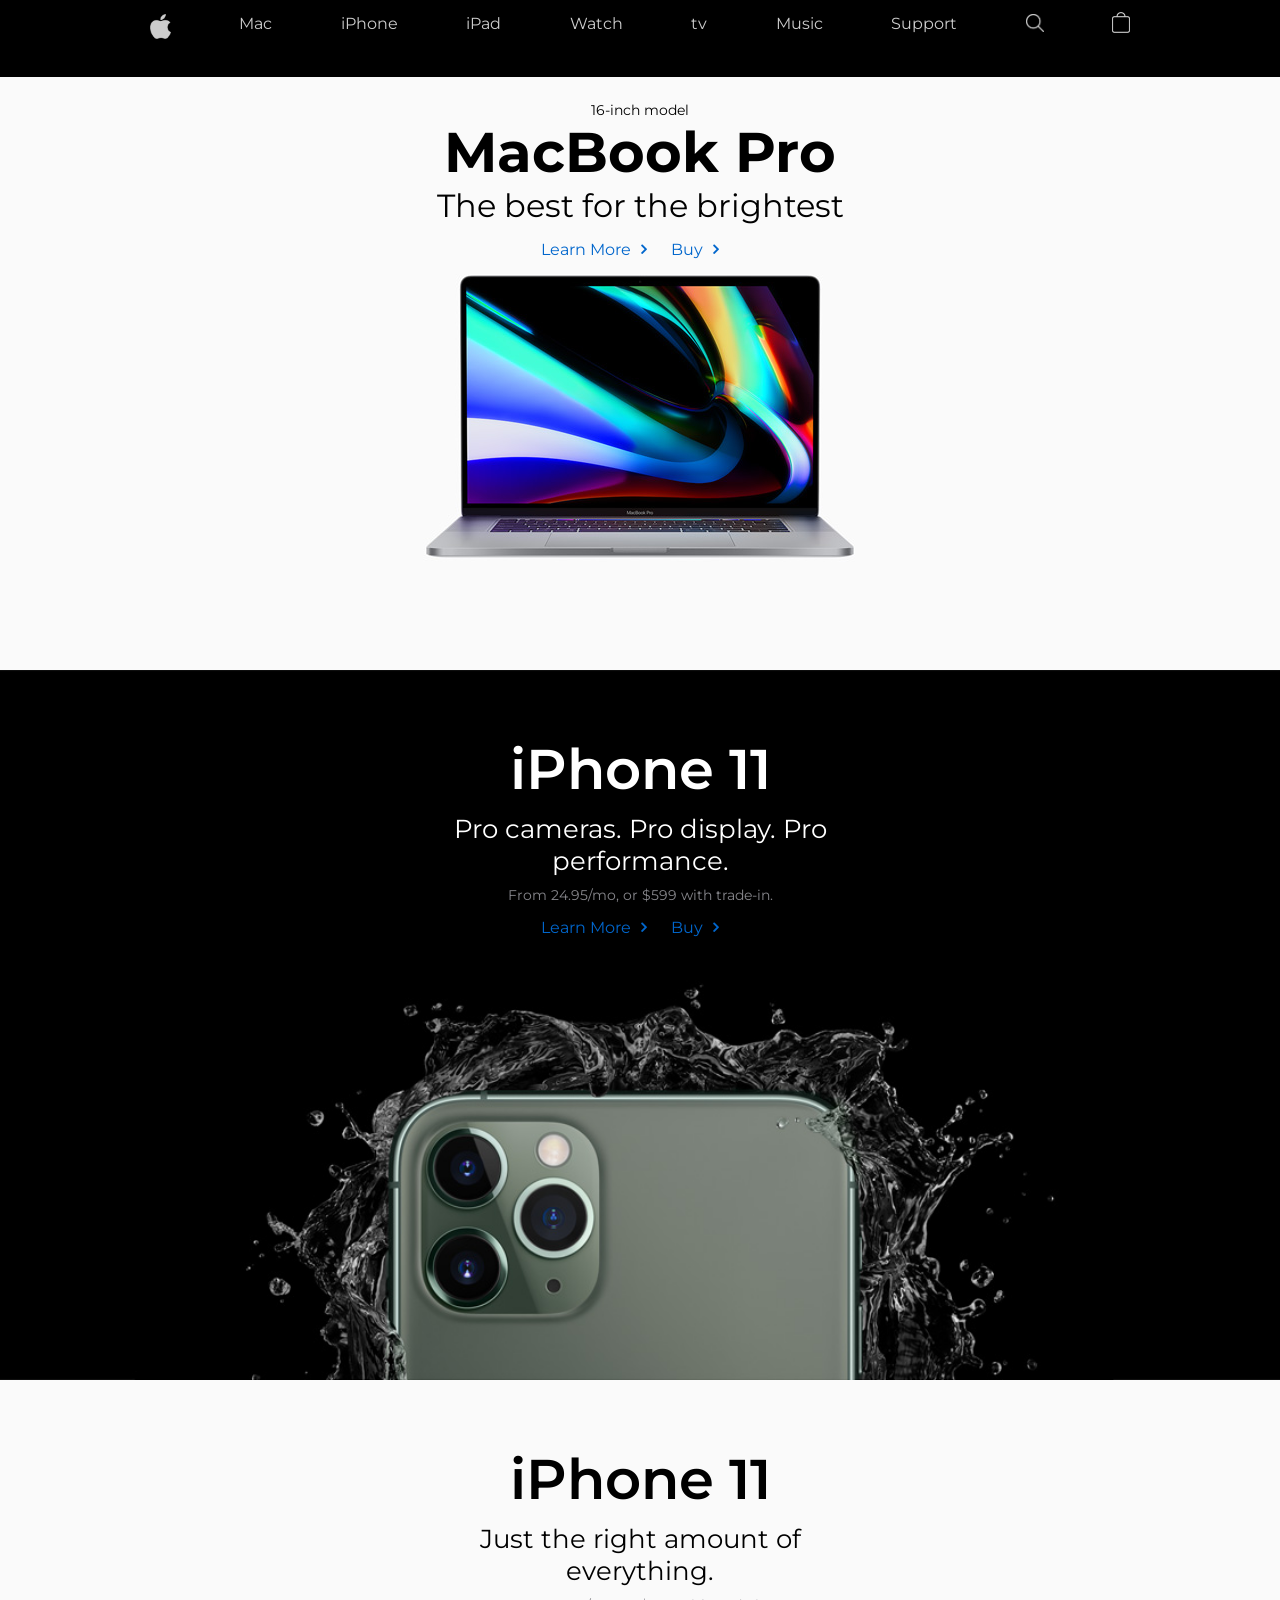
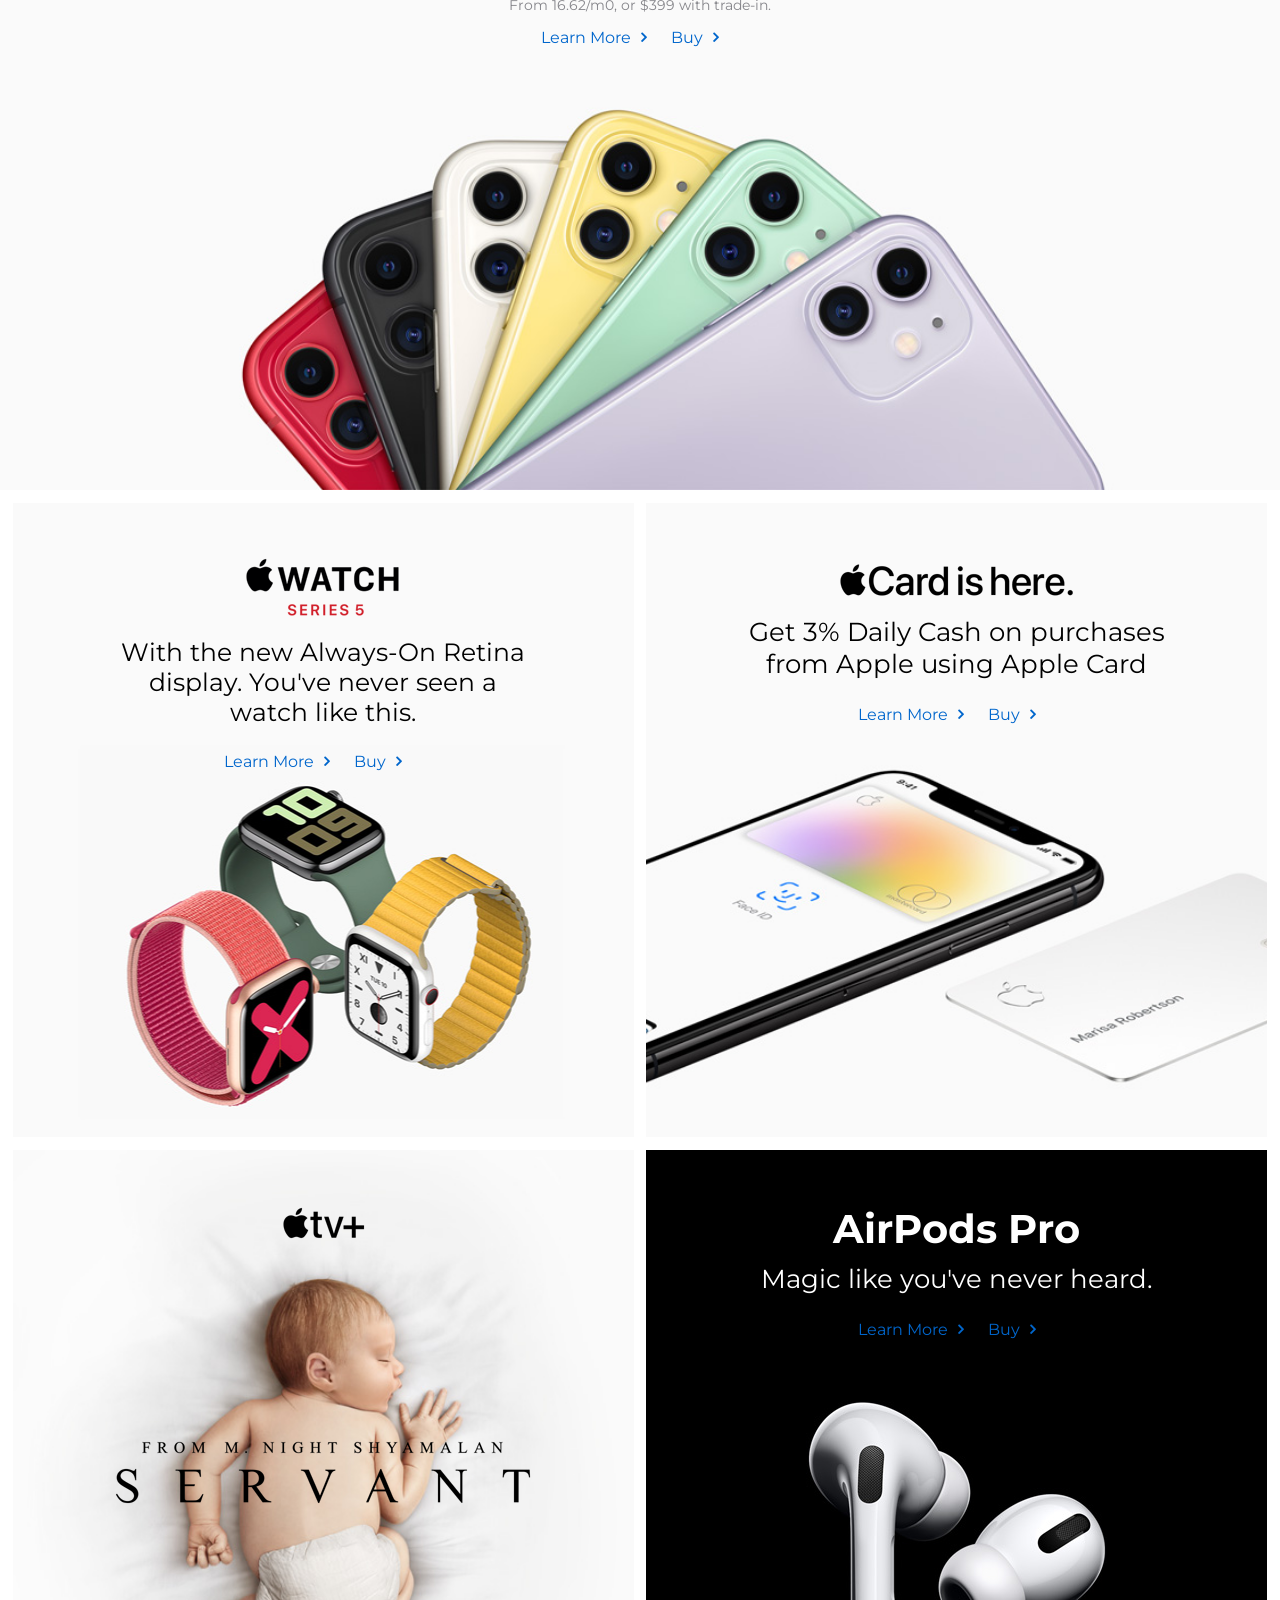
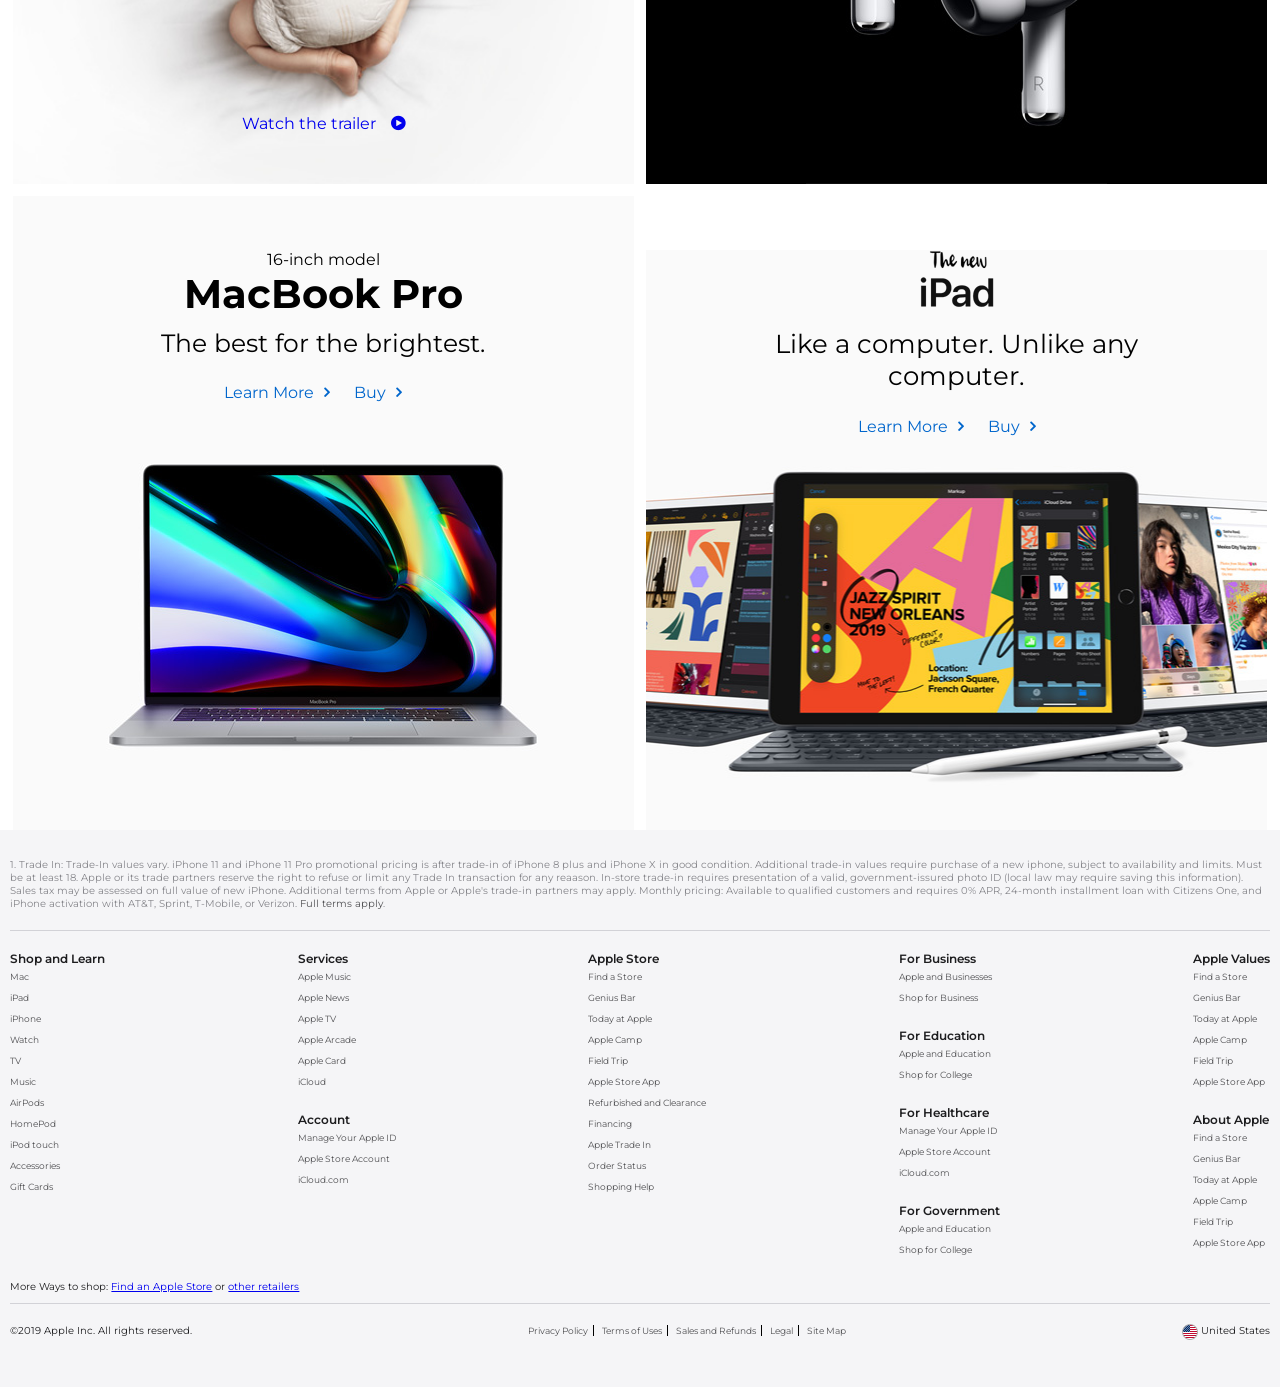
==== AppleCloneAssignment/index.html @ 6bf7d650 "first commit" ====
<!doctype html>
<html lang="en">
  <head>
    <title>Apple Website</title>
    <link rel="stylesheet" href="css/styles.css" />
    <link
      rel="stylesheet"
      href="https://maxcdn.bootstrapcdn.com/font-awesome/4.6.2/css/font-awesome.min.css"
    />
    <link rel="preconnect" href="https://fonts.googleapis.com" />
    <link rel="preconnect" href="https://fonts.gstatic.com" crossorigin />
    <link
      href="https://fonts.googleapis.com/css2?family=Montserrat:ital,wght@0,100..900;1,100..900&display=swap"
      rel="stylesheet"
    />
  </head>
  <body>
    <div class="outer-wrapper">
      <header class="header-wrapper">
        <div class="internal-wrapper">
          <div class="header-links-wrapper">
            <ul>
              <li>
                <a href="/"
                  ><img src="/AppleCloneAssignment/images/icons/logo.png"
                /></a>
              </li>
              <li><a href="/mac">Mac</a></li>
              <li><a href="/iPhone">iPhone</a></li>
              <li><a href="/iPad ">iPad</a></li>
              <li><a href="#">Watch</a></li>
              <li><a href="#">tv</a></li>
              <li><a href="#">Music</a></li>
              <li><a href="#">Support</a></li>
              <li class="search-link">
                <a href="/search/"
                  ><img
                    src="/AppleCloneAssignment/images/icons/search-icon.png"
                /></a>
              </li>
              <li class="cart-link">
                <a href="/cart/"
                  ><img src="/AppleCloneAssignment/images/icons/cart.png"
                /></a>
              </li>
            </ul>
          </div>

          <div id="logo-wrapper"></div>

          <div class="links-wrapper"></div>

          <div class="search-wrapper"></div>

          <div class="cart-wrapper"></div>
        </div>
      </header>

      <section class="main-highlight-wrapper">
        <div class="internal-wrapper">
          <div class="model">16-inch model</div>

          <div class="product-title">MacBook Pro</div>

          <div class="brief-description">The best for the brightest</div>

          <div class="links-wrapper">
            <ul>
              <li><a href="#">Learn More</a></li>
              <li><a href="#">Buy</a></li>
            </ul>
          </div>

          <div class="main-image-wrapper">
            <img
              src="/AppleCloneAssignment/images/home/macbook-pro.jpg"
              alt=""
            />
          </div>
        </div>
      </section>

      <section class="second-highlight-wrapper">
        <div class="internal-wrapper">
          <div class="title-wrapper">iPhone 11</div>

          <div class="description-wrapper">
            Pro cameras. Pro display. Pro performance.
          </div>

          <div class="price-wrapper">From 24.95/mo, or $599 with trade-in.</div>

          <div class="links-wrapper">
            <ul>
              <li><a href="#">Learn More</a></li>
              <li><a href="#">Buy</a></li>
            </ul>
          </div>
        </div>
      </section>

      <section class="third-highlight-wrapper">
        <div class="internal-wrapper">
          <div class="title-wrapper">iPhone 11</div>

          <div class="description-wrapper">
            Just the right amount of everything.
          </div>

          <div class="price-wrapper">From 16.62/m0, or $399 with trade-in.</div>

          <div class="links-wrapper">
            <ul>
              <li><a href="#">Learn More</a></li>
              <li><a href="#">Buy</a></li>
            </ul>
          </div>
        </div>
      </section>

      <section class="fourth-highlight-wrapper">
        <div class="left-side-wrapper">
          <div class="top-logo-wrapper">
            <div class="logo-wrapper">
              <img
                src="/AppleCloneAssignment/images/icons/watch-series5-logo.png"
              />
            </div>
          </div>
          <div class="description-wrapper">
            With the new Always-On Retina display. You've never seen a watch
            like this.
          </div>

          <div class="links-wrapper">
            <ul>
              <li><a href="#">Learn More</a></li>
              <li><a href="#">Buy</a></li>
            </ul>
          </div>
        </div>

        <div class="right-side-wrapper">
          <div class="top-logo-wrapper">
            <div class="logo-wrapper">
              <img
                src="/AppleCloneAssignment/images/icons/apple-card-logo.png"
              />
            </div>
          </div>

          <div class="description-wrapper">
            Get 3% Daily Cash on purchases from Apple using Apple Card
          </div>

          <div class="links-wrapper">
            <ul>
              <li><a href="#">Learn More</a></li>
              <li><a href="#">Buy</a></li>
            </ul>
          </div>
        </div>
      </section>

      <section class="fifth-highlight-wrapper">
        <div class="left-side-wrapper">
          <div class="logo-wrapper">
            <img
              src="/AppleCloneAssignment/images/icons/apple-tv-logo.png"
              alt=""
            />
            <div class="logo-wrapper"></div>
          </div>

          <div class="tvshow-logo-wrapper">
            <img
              src="/AppleCloneAssignment/images/icons/servant-logo.png"
              alt=""
            />
          </div>

          <div class="watch-more-wrapper">
            <ul>
              <a href="#">Watch the trailer</a>
            </ul>
          </div>
        </div>

        <div class="right-side-wrapper">
          <div class="top-logo-wrapper">
            <div class="logo-wrapper">
              <h4>AirPods Pro</h4>
            </div>
          </div>

          <div class="description-wrapper">Magic like you've never heard.</div>

          <div class="links-wrapper">
            <ul>
              <li><a href="#">Learn More</a></li>
              <li><a href="#">Buy</a></li>
            </ul>
          </div>
        </div>
      </section>

      <section class="sixth-highlight-wrapper">
        <div class="left-side-wrapper">
          <div class="top-logo-wrapper">
            16-inch model
            <div class="logo-wrapper">
              <h4>MacBook Pro</h4>
            </div>
          </div>

          <div class="description-wrapper">The best for the brightest.</div>

          <div class="links-wrapper">
            <ul>
              <li><a href="#">Learn More</a></li>
              <li><a href="#">Buy</a></li>
            </ul>
          </div>
        </div>

        <div class="right-side-wrapper">
          <div class="top-logo-wrapper">
            <div class="logo-wrapper">
              <img src="/AppleCloneAssignment/images/icons/new-ipad-logo.png" />
            </div>
          </div>

          <div class="description-wrapper">
            Like a computer. Unlike any computer.
          </div>

          <div class="links-wrapper">
            <ul>
              <li><a href="#">Learn More</a></li>
              <li><a href="#">Buy</a></li>
            </ul>
          </div>
        </div>
      </section>

      <footer class="footer-wrapper">
        <div class="upper-text-container">
          1. Trade In: Trade-In values vary. iPhone 11 and iPhone 11 Pro
          promotional pricing is after trade-in of iPhone 8 plus and iPhone X in
          good condition. Additional trade-in values require purchase of a new
          iphone, subject to availability and limits. Must be at least 18. Apple
          or its trade partners reserve the right to refuse or limit any Trade
          In transaction for any reaason. In-store trade-in requires
          presentation of a valid, government-issured photo ID (local law may
          require saving this information). Sales tax may be assessed on full
          value of new iPhone. Additional terms from Apple or Apple's trade-in
          partners may apply. Monthly pricing: Available to qualified customers
          and requires 0% APR, 24-month installment loan with Citizens One, and
          iPhone activation with AT&T, Sprint, T-Mobile, or Verizon.
          <a href="#"> Full terms apply</a>.
        </div>

        <div class="footer-links-wrapper">
          <div class="links-wrapper-1">
            <h3>Shop and Learn</h3>
            <ul>
              <li><a href="#">Mac</a></li>
              <li><a href="#">iPad</a></li>
              <li><a href="#">iPhone</a></li>
              <li><a href="#">Watch</a></li>
              <li><a href="#">TV</a></li>
              <li><a href="#">Music</a></li>
              <li><a href="#">AirPods</a></li>
              <li><a href="#">HomePod</a></li>
              <li><a href="#">iPod touch</a></li>
              <li><a href="#">Accessories</a></li>
              <li><a href="#">Gift Cards</a></li>
            </ul>
          </div>

          <div class="links-wrapper-2">
            <h3>Services</h3>
            <ul>
              <li><a href="#">Apple Music</a></li>
              <li><a href="#">Apple News</a></li>
              <li><a href="#">Apple TV</a></li>
              <li><a href="#">Apple Arcade</a></li>
              <li><a href="#">Apple Card</a></li>
              <li><a href="#">iCloud</a></li>
            </ul>

            <h3>Account</h3>
            <ul>
              <li><a href="#">Manage Your Apple ID</a></li>
              <li><a href="#">Apple Store Account</a></li>
              <li><a href="#">iCloud.com</a></li>
            </ul>
          </div>

          <div class="links-wrapper-3">
            <h3>Apple Store</h3>
            <ul>
              <li><a href="#">Find a Store</a></li>
              <li><a href="#">Genius Bar</a></li>
              <li><a href="#">Today at Apple</a></li>
              <li><a href="#">Apple Camp</a></li>
              <li><a href="#">Field Trip</a></li>
              <li><a href="#">Apple Store App</a></li>
              <li><a href="#">Refurbished and Clearance</a></li>
              <li><a href="#">Financing</a></li>
              <li><a href="#">Apple Trade In</a></li>
              <li><a href="#">Order Status</a></li>
              <li><a href="#">Shopping Help</a></li>
            </ul>
          </div>

          <div class="links-wrapper-4">
            <h3>For Business</h3>
            <ul>
              <li><a href="#">Apple and Businesses</a></li>
              <li><a href="#">Shop for Business</a></li>
            </ul>

            <h3>For Education</h3>
            <ul>
              <li><a href="#">Apple and Education</a></li>
              <li><a href="#">Shop for College</a></li>
            </ul>

            <h3>For Healthcare</h3>
            <ul>
              <li><a href="#">Manage Your Apple ID</a></li>
              <li><a href="#">Apple Store Account</a></li>
              <li><a href="#">iCloud.com</a></li>
            </ul>

            <h3>For Government</h3>
            <ul>
              <li><a href="#">Apple and Education</a></li>
              <li><a href="#">Shop for College</a></li>
            </ul>
          </div>

          <div class="links-wrapper-5">
            <h3>Apple Values</h3>
            <ul>
              <li><a href="#">Find a Store</a></li>
              <li><a href="#">Genius Bar</a></li>
              <li><a href="#">Today at Apple</a></li>
              <li><a href="#">Apple Camp</a></li>
              <li><a href="#">Field Trip</a></li>
              <li><a href="#">Apple Store App</a></li>
            </ul>

            <h3>About Apple</h3>
            <ul>
              <li><a href="#">Find a Store</a></li>
              <li><a href="#">Genius Bar</a></li>
              <li><a href="#">Today at Apple</a></li>
              <li><a href="#">Apple Camp</a></li>
              <li><a href="#">Field Trip</a></li>
              <li><a href="#">Apple Store App</a></li>
            </ul>
          </div>
        </div>
        <div class="my-apple-wrapper">
          More Ways to shop: <a href="#">Find an Apple Store</a> or
          <a href="#">other retailers</a>
        </div>

        <div class="copyright-wrapper">
          <div class="copyright">
            &copy;2019 Apple Inc. All rights reserved.
          </div>

          <div class="footer-links-terms">
            <ul>
              <li><a href="#">Privacy Policy</a></li>
              <li><a href="#">Terms of Uses</a></li>
              <li><a href="#">Sales and Refunds</a></li>
              <li><a href="#">Legal</a></li>
              <li><a href="#">Site Map</a></li>
            </ul>
          </div>

          <div class="footer-country">
            <div class="flag-wrapper">
              <img src="/AppleCloneAssignment/images/icons/16.png" alt="" />
            </div>
            <div class="footer-country-name">United States</div>
          </div>
        </div>
      </footer>
    </div>
  </body>
</html>
---- AppleCloneAssignment/css/styles.css ----
*{
    padding: 0%;
    margin: 0%;
    font-family: "Montserrat", sans-serif;
}

img{
    max-height: 100%;
    max-width: 100%;
}

/* Header Style */

.header-wrapper{
    background-color: black;
    color: white;
    font-weight: 200%;
    font-size: 1em;
}

.header-wrapper ul{
    display: flex;
    justify-content: space-between;
}

.internal-wrapper{
    width: 980px;
    padding: 0 10px;
    margin: 0 auto;
}

.header-wrapper .header-links-wrapper ul li a{
    text-decoration: none;
    color: white;
}

.header-wrapper ul{
    list-style: none;
}

.header-wrapper .header-links-wrapper ul li{
    display: inline-block;
    padding: 14px 0 8px;
    height: 25px;
    opacity: 0.8;
}

.header-wrapper .header-links-wrapper ul li:hover{
    opacity: 1;
}

.logo-link, .search-link, .cart-link{
    width: 18px;
    display: block;
}

.header-wrapper .header-links-wrapper ul li.logo-link{
    padding: 12px 0 10px;
}

.header-wrapper .header-links-wrapper ul li.search-link{
    padding: 14px 0 8px;
}

.header-wrapper .header-links-wrapper ul li.cart-link{
    padding: 12px 0 10px;
}

/* Footer Styling */

.footer-wrapper{
    background-color: #f5f5f7;
    color: #1d1d1f;
    font-size: 0.65em;
    padding: 1em;
}

.upper-text-container{
    border-bottom: 1px solid #d2d2d7;
    color: #86868b;
    padding: 17px 0 20px;
}

.upper-text-container a{
    text-decoration: none;
    color: #515154;
}

.upper-text-container a:hover{
    text-decoration: underline;
}

.footer-links-wrapper{
    display: flex;
    justify-content: space-between;
    padding-top: 20px;
}

.footer-wrapper ul{
    list-style: none;
    padding-bottom: 20px;
}

.footer-wrapper ul li{
    padding: 5px 0;
    font-size: 0.9em;
}

.footer-links-wrapper a{
    color: #515154;
    text-decoration: none;
}

.footer-links-wrapper a:hover{
    text-decoration: underline;
}

.footer-links-wrapper h3{
    font-size: 12px;
    font-weight: 600;
}

.my-apple-wrapper{
    border-bottom: 1px solid #d2d2d7;
    padding-bottom: 10px;
    margin-bottom: 10px;
}

.copyright-wrapper{
    display: flex;
    justify-content: space-between;
    padding: 10px 0 20px;
}

.footer-links-terms ul li{
    display: inline-block;
    padding: 0 5px;
    border-right: 1px solid black;
}

.footer-links-terms ul li:last-child{
    border-right: 0px;
}

.footer-links-terms ul li a{
    text-decoration: none;
    color: #515154;
}

.footer-links-terms ul li a:hover{
    text-decoration: underline;
}

.footer-country{
    display: inline-block;
}

.flag-wrapper{
    display: inline-block;
    vertical-align: middle;
}

.footer-country-name{
    display: inline-block;
    vertical-align: top;
}
 
/* Main Highlight */

.main-highlight-wrapper{
    background: #fafafa;
    text-align: center;
    padding: 25px 0;
}

.links-wrapper ul{
    list-style: none;
}

.model{
    font-size: 0.85em;
}

.product-title{
    font-weight: 700;
    font-size: 56px;
}

.brief-description{
    font-size: 2em;
}

.links-wrapper{
    padding: 15px 0;
}

.links-wrapper ul li{
    display: inline-block;
    padding-right: 20px;
}

.links-wrapper ul li a{
    color: #06c;
    text-decoration: none;
}

.links-wrapper ul li a:hover{
    color: #ff8800;
}

.links-wrapper ul li a:after{
    font-family: "FontAwesome";
    font-weight: 900;
    content: "\f105";
    padding-left: 10px;
}

/* Secondary Highlight Section */
.second-highlight-wrapper{
    background-image: url("../images/home/iphone11-pro-bg.jpg");
    height: 580px;
    background-position: center;
    background-repeat: no-repeat;
    background-size: cover;
    text-align: center;
    padding: 65px 20px;
    color: #fff;
}

.title-wrapper{
    font-weight: 600;
    font-size: 56px;
}

.description-wrapper{
    font-size: 26px;
    padding: 10px 0;
}

.price-wrapper{
    color: #86868b;
    font-size: 0.85em;
}

/* Third Highlight Section */

.third-highlight-wrapper{
    background-image: url(../images/home/iphone11-bg.jpg);
    height: 580px;
    background-position: center;
    background-repeat: no-repeat;
    background-size: cover;
    text-align: center;
    padding: 65px 20px;
}

/* Fourth Highlight Section */

.fourth-highlight-wrapper{
    display: flex;
    justify-content: space-between;
    background: #fff;
}

.left-side-wrapper{
    height: 580px;
    background-position: center;
    background-repeat: no-repeat;
    background-size: cover;
    text-align: center;
    width: 48.5%;
    margin: 1% 0.5% 0% 1%;
    padding-top: 54px;
}

.left-side-wrapper .description-wrapper{
    font-size: 25px;
}

.fourth-highlight-wrapper .left-side-wrapper{
    background-image: url("../images/home/watch-series-5.jpg");
    background-size: initial;
    background-color: #fafafa;
    background-position: bottom;
}

.right-side-wrapper{
    height: 580px;
    background-position: center;
    background-repeat: no-repeat;
    background-size: cover;
    text-align: center;
    width: 48.5%;
    margin: 1% 1% 0% 0.5%;
    padding-top: 54px;
}

.fourth-highlight-wrapper .right-side-wrapper{
    background-image: url("../images/home/apple-card.jpg");
}

.description-wrapper{
    max-width: 430px;
    margin: 0 auto;
    padding: 10px;
}

/* Fifth Highlight Section */

.fifth-highlight-wrapper{
    display: flex;
    justify-content: space-between;
    background: #fff;
}

.fifth-highlight-wrapper .left-side-wrapper{
    background-image: url("../images/home/apple-tv-background.jpg");
}

.fifth-highlight-wrapper .right-side-wrapper{
    background-image: url("../images/home/air-pods.jpg");
    color: #fff;
    background-size: initial;
    background-color: #000;
    background-position: bottom;
}

.logo-wrapper{
    font-size: 40px;
    font-weight: bold;
}

.tvshow-logo-wrapper{
    padding: 180px 0 200px;
}

.watch-more-wrapper a{
    text-decoration: none;
    font-size: 1em;
}

.watch-more-wrapper a:after{
    font-family: "FontAwesome";
    font-weight: 900;
    content: "\f144";
    padding-left: 15px;
}

/* Sixth Higlight Section */

.sixth-highlight-wrapper{
    display: flex;
    justify-content: space-between;
    background: #fff;
}

.sixth-highlight-wrapper .left-side-wrapper{
    background-image: url("../images/home/macbook-pro.jpg");
    background-size: initial;
    background-color: #fafafa;
    background-position: bottom;
}

.sixth-highlight-wrapper .right-side-wrapper{
    background-image: url("../images/home/new-ipad.jpg");
    background-size: initial;
    background-position: bottom;
}
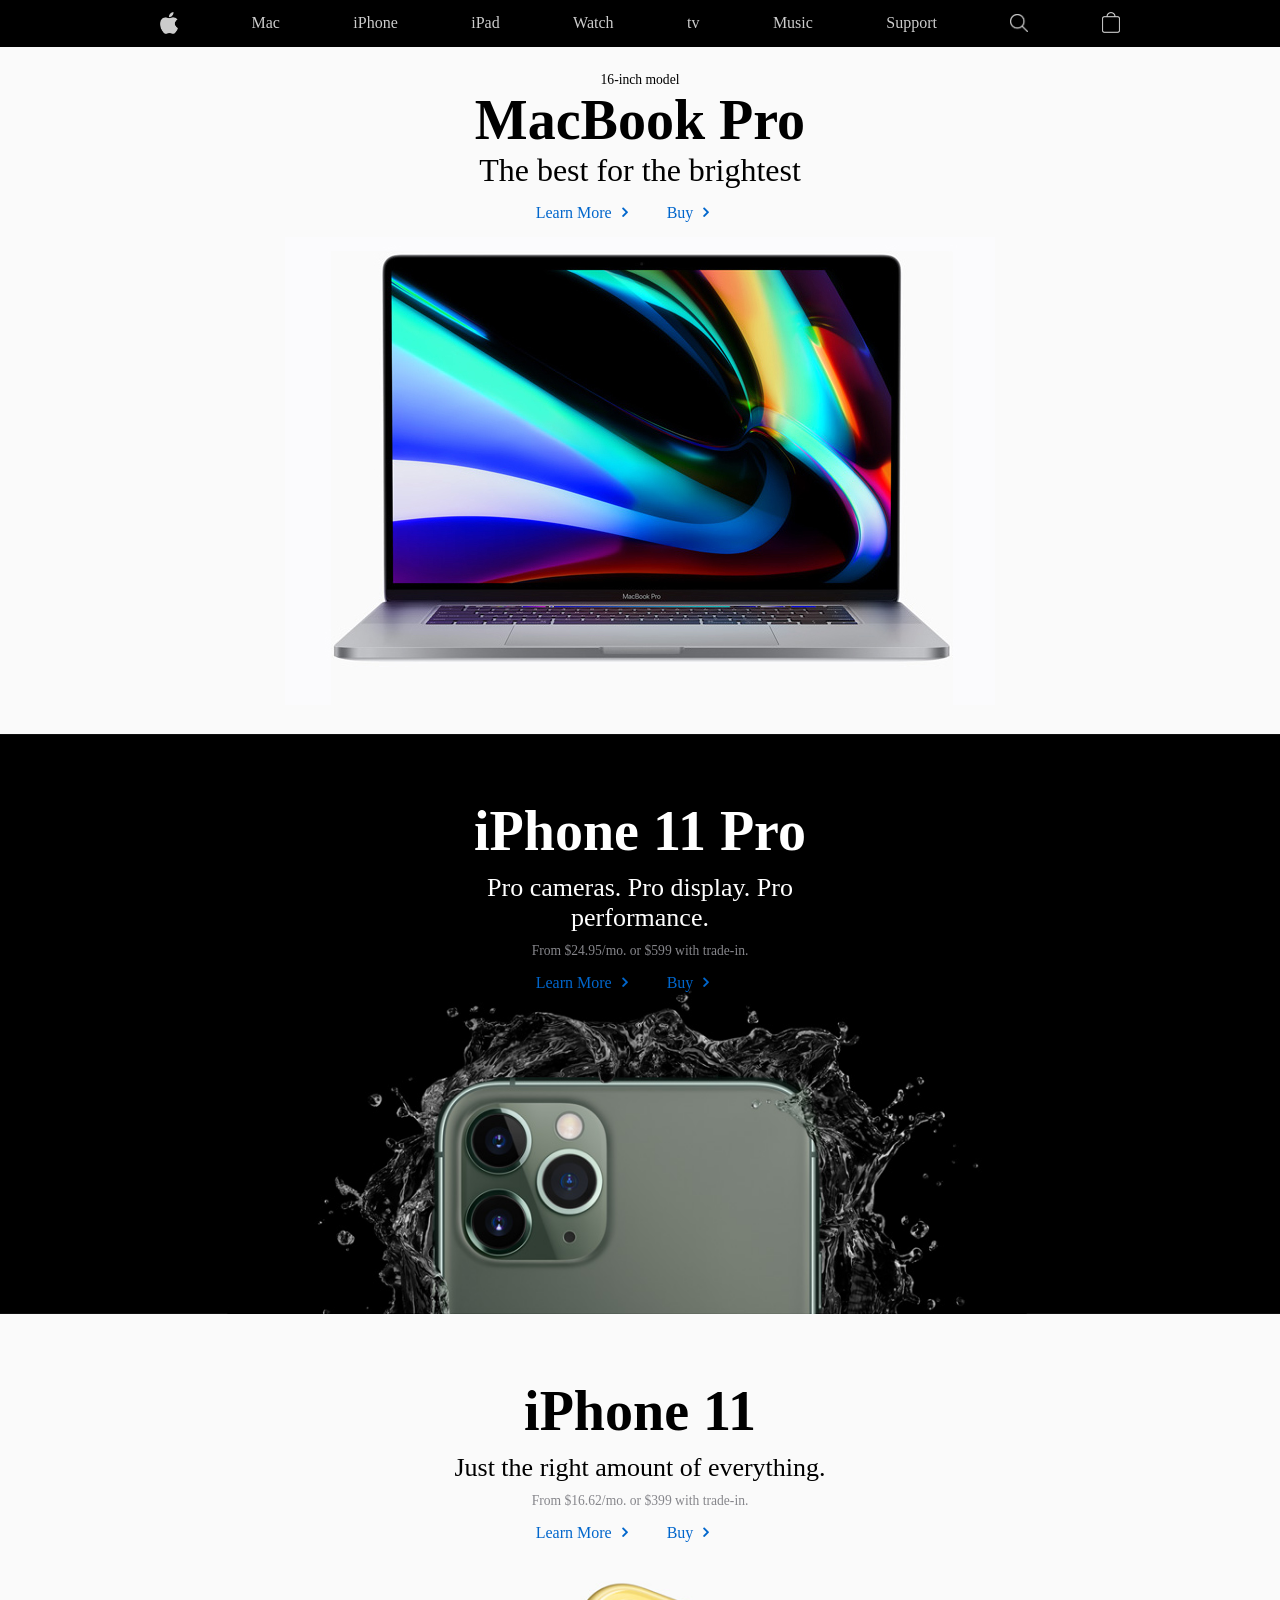
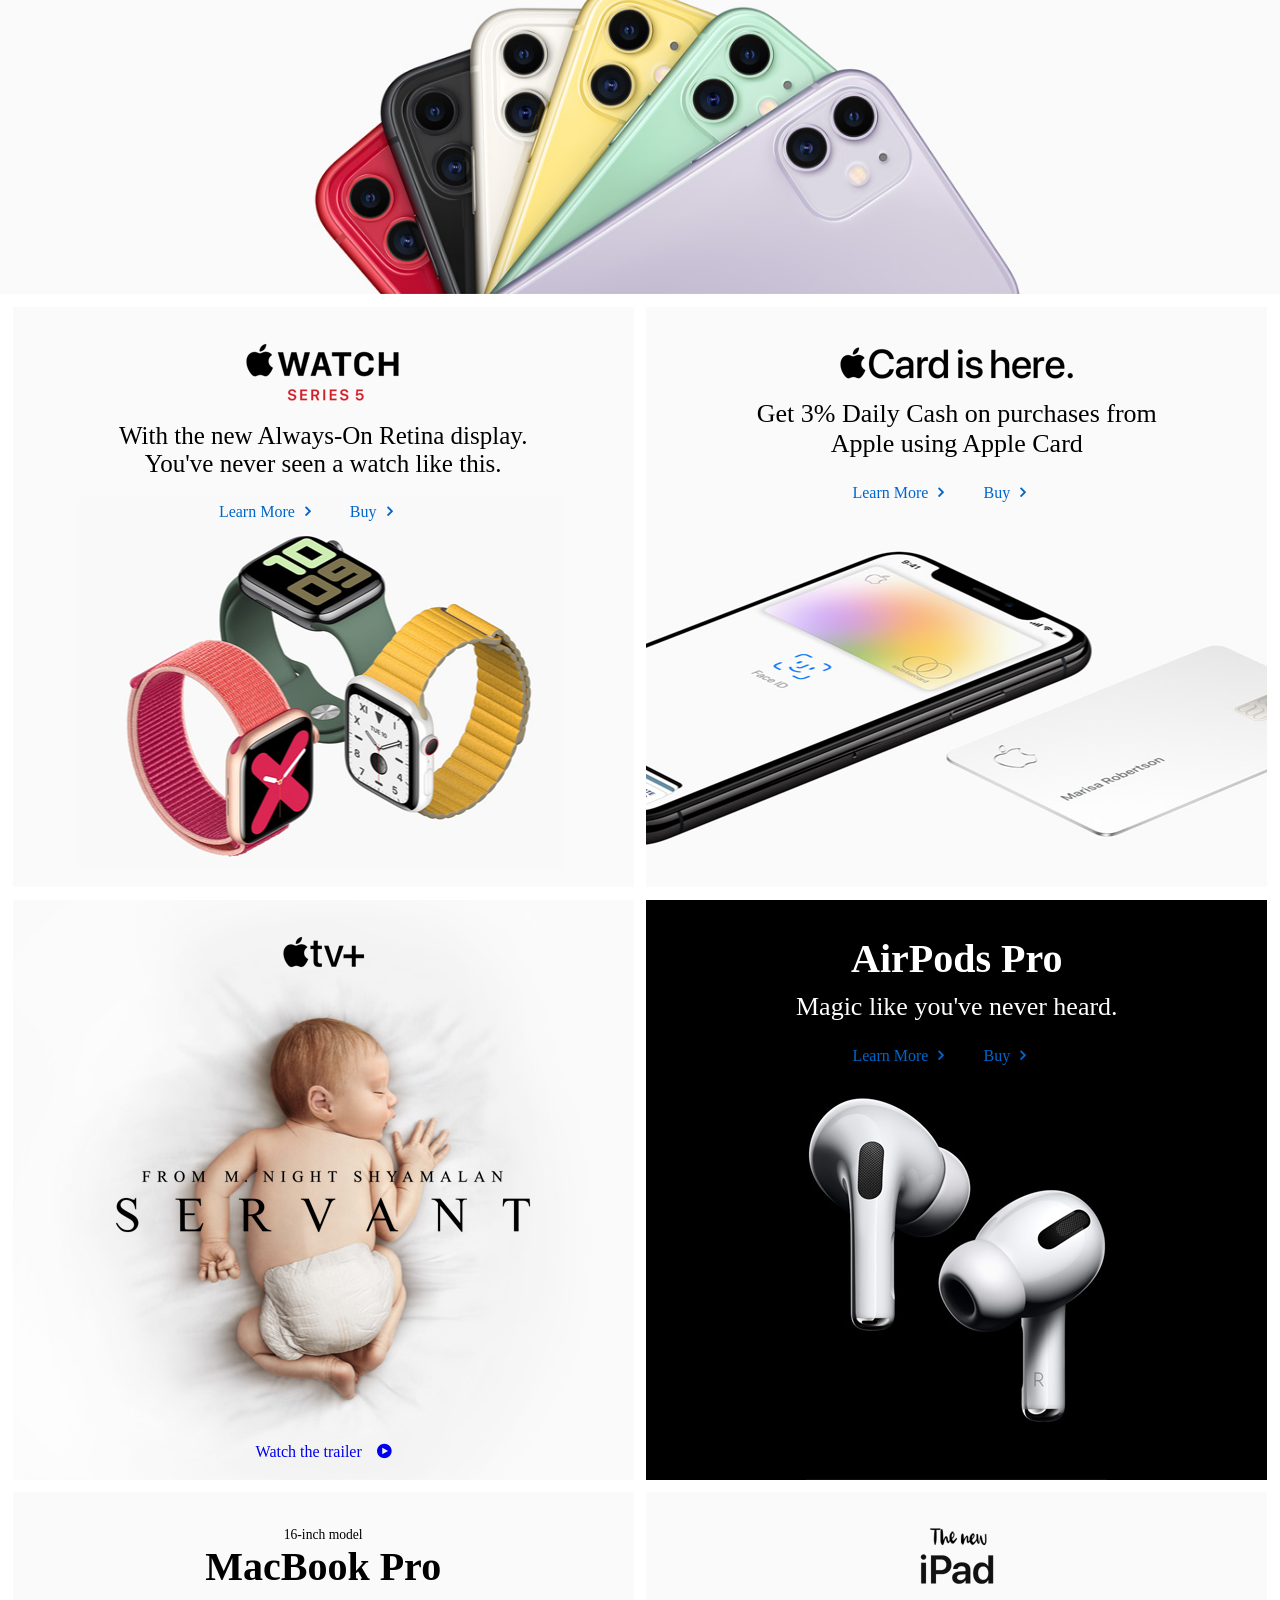
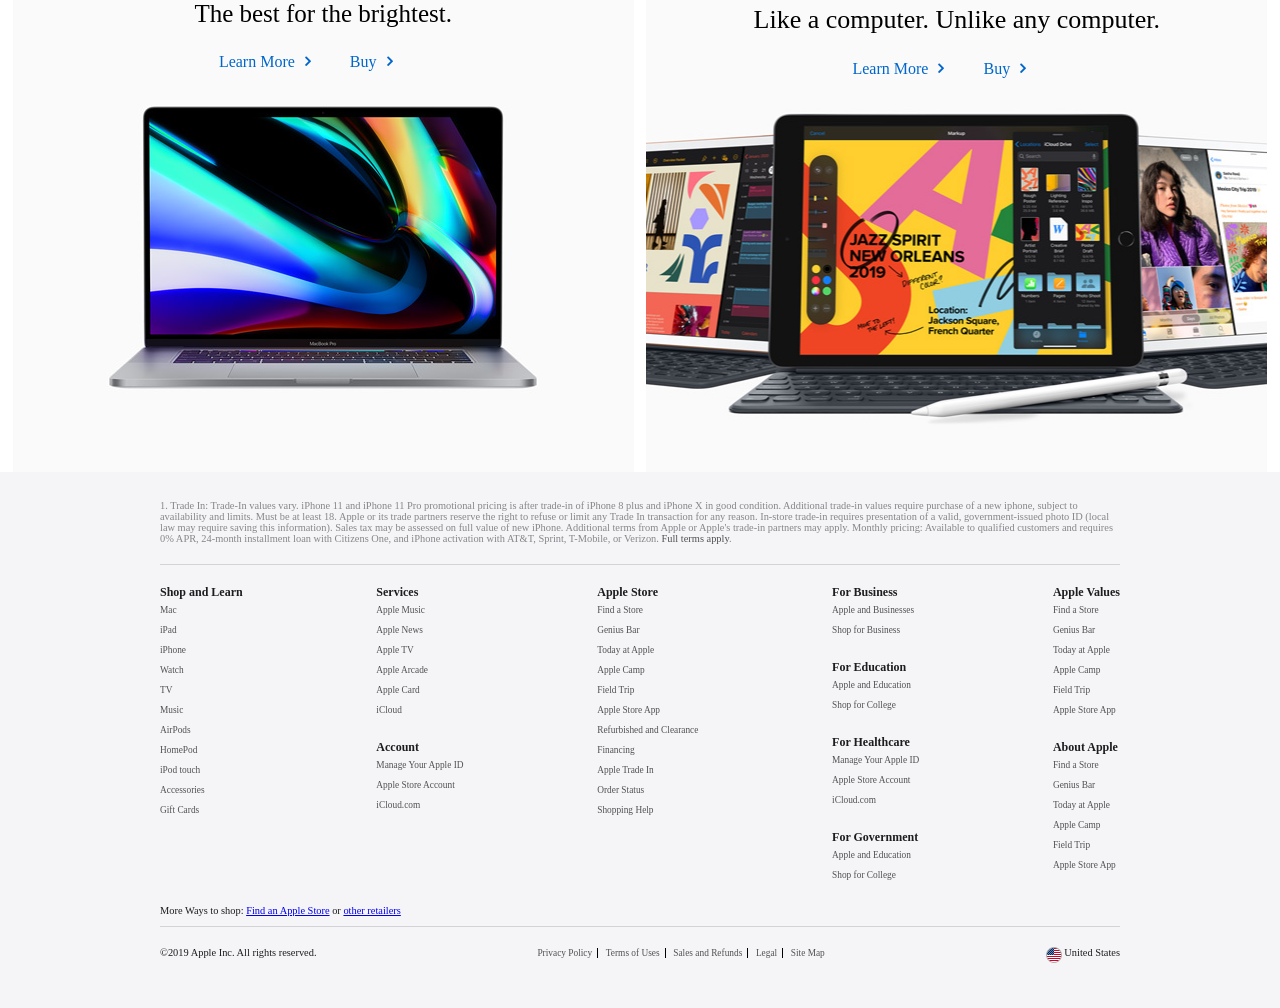
==== commit 49b6d81f: "fixed folder problem" ====
--- a/AppleCloneAssignment/index.html
+++ b/AppleCloneAssignment/index.html
@@ -1,396 +1,309 @@
-<!doctype html>
+<!DOCTYPE html>
 <html lang="en">
-  <head>
+<head>
     <title>Apple Website</title>
-    <link rel="stylesheet" href="css/styles.css" />
-    <link
-      rel="stylesheet"
-      href="https://maxcdn.bootstrapcdn.com/font-awesome/4.6.2/css/font-awesome.min.css"
-    />
-    <link rel="preconnect" href="https://fonts.googleapis.com" />
-    <link rel="preconnect" href="https://fonts.gstatic.com" crossorigin />
-    <link
-      href="https://fonts.googleapis.com/css2?family=Montserrat:ital,wght@0,100..900;1,100..900&display=swap"
-      rel="stylesheet"
-    />
-  </head>
-  <body>
+    <link rel="stylesheet" href="css/styles.css">
+    <link rel="stylesheet" href="https://maxcdn.bootstrapcdn.com/font-awesome/4.6.2/css/font-awesome.min.css">
+    <link rel="preconnect" href="https://fonts.googleapis.com">
+    <link rel="preconnect" href="https://fonts.gstatic.com" crossorigin>
+    <link href="https://fonts.googleapis.com/css2?family=Montserrat:ital,wght@0,100..900;1,100..900&display=swap" rel="stylesheet">
+</head>
+<body>
     <div class="outer-wrapper">
-      <header class="header-wrapper">
-        <div class="internal-wrapper">
-          <div class="header-links-wrapper">
-            <ul>
-              <li>
-                <a href="/"
-                  ><img src="/AppleCloneAssignment/images/icons/logo.png"
-                /></a>
-              </li>
-              <li><a href="/mac">Mac</a></li>
-              <li><a href="/iPhone">iPhone</a></li>
-              <li><a href="/iPad ">iPad</a></li>
-              <li><a href="#">Watch</a></li>
-              <li><a href="#">tv</a></li>
-              <li><a href="#">Music</a></li>
-              <li><a href="#">Support</a></li>
-              <li class="search-link">
-                <a href="/search/"
-                  ><img
-                    src="/AppleCloneAssignment/images/icons/search-icon.png"
-                /></a>
-              </li>
-              <li class="cart-link">
-                <a href="/cart/"
-                  ><img src="/AppleCloneAssignment/images/icons/cart.png"
-                /></a>
-              </li>
-            </ul>
-          </div>
-
-          <div id="logo-wrapper"></div>
-
-          <div class="links-wrapper"></div>
-
-          <div class="search-wrapper"></div>
-
-          <div class="cart-wrapper"></div>
-        </div>
-      </header>
-
-      <section class="main-highlight-wrapper">
-        <div class="internal-wrapper">
-          <div class="model">16-inch model</div>
-
-          <div class="product-title">MacBook Pro</div>
-
-          <div class="brief-description">The best for the brightest</div>
-
-          <div class="links-wrapper">
-            <ul>
-              <li><a href="#">Learn More</a></li>
-              <li><a href="#">Buy</a></li>
-            </ul>
-          </div>
-
-          <div class="main-image-wrapper">
-            <img
-              src="/AppleCloneAssignment/images/home/macbook-pro.jpg"
-              alt=""
-            />
-          </div>
-        </div>
-      </section>
-
-      <section class="second-highlight-wrapper">
-        <div class="internal-wrapper">
-          <div class="title-wrapper">iPhone 11</div>
-
-          <div class="description-wrapper">
-            Pro cameras. Pro display. Pro performance.
-          </div>
-
-          <div class="price-wrapper">From 24.95/mo, or $599 with trade-in.</div>
-
-          <div class="links-wrapper">
-            <ul>
-              <li><a href="#">Learn More</a></li>
-              <li><a href="#">Buy</a></li>
-            </ul>
-          </div>
-        </div>
-      </section>
-
-      <section class="third-highlight-wrapper">
-        <div class="internal-wrapper">
-          <div class="title-wrapper">iPhone 11</div>
-
-          <div class="description-wrapper">
-            Just the right amount of everything.
-          </div>
-
-          <div class="price-wrapper">From 16.62/m0, or $399 with trade-in.</div>
-
-          <div class="links-wrapper">
-            <ul>
-              <li><a href="#">Learn More</a></li>
-              <li><a href="#">Buy</a></li>
-            </ul>
-          </div>
-        </div>
-      </section>
-
-      <section class="fourth-highlight-wrapper">
-        <div class="left-side-wrapper">
-          <div class="top-logo-wrapper">
-            <div class="logo-wrapper">
-              <img
-                src="/AppleCloneAssignment/images/icons/watch-series5-logo.png"
-              />
-            </div>
-          </div>
-          <div class="description-wrapper">
-            With the new Always-On Retina display. You've never seen a watch
-            like this.
-          </div>
-
-          <div class="links-wrapper">
-            <ul>
-              <li><a href="#">Learn More</a></li>
-              <li><a href="#">Buy</a></li>
-            </ul>
-          </div>
-        </div>
-
-        <div class="right-side-wrapper">
-          <div class="top-logo-wrapper">
-            <div class="logo-wrapper">
-              <img
-                src="/AppleCloneAssignment/images/icons/apple-card-logo.png"
-              />
-            </div>
-          </div>
-
-          <div class="description-wrapper">
-            Get 3% Daily Cash on purchases from Apple using Apple Card
-          </div>
-
-          <div class="links-wrapper">
-            <ul>
-              <li><a href="#">Learn More</a></li>
-              <li><a href="#">Buy</a></li>
-            </ul>
-          </div>
-        </div>
-      </section>
-
-      <section class="fifth-highlight-wrapper">
-        <div class="left-side-wrapper">
-          <div class="logo-wrapper">
-            <img
-              src="/AppleCloneAssignment/images/icons/apple-tv-logo.png"
-              alt=""
-            />
-            <div class="logo-wrapper"></div>
-          </div>
-
-          <div class="tvshow-logo-wrapper">
-            <img
-              src="/AppleCloneAssignment/images/icons/servant-logo.png"
-              alt=""
-            />
-          </div>
-
-          <div class="watch-more-wrapper">
-            <ul>
-              <a href="#">Watch the trailer</a>
-            </ul>
-          </div>
-        </div>
-
-        <div class="right-side-wrapper">
-          <div class="top-logo-wrapper">
-            <div class="logo-wrapper">
-              <h4>AirPods Pro</h4>
-            </div>
-          </div>
-
-          <div class="description-wrapper">Magic like you've never heard.</div>
-
-          <div class="links-wrapper">
-            <ul>
-              <li><a href="#">Learn More</a></li>
-              <li><a href="#">Buy</a></li>
-            </ul>
-          </div>
-        </div>
-      </section>
-
-      <section class="sixth-highlight-wrapper">
-        <div class="left-side-wrapper">
-          <div class="top-logo-wrapper">
-            16-inch model
-            <div class="logo-wrapper">
-              <h4>MacBook Pro</h4>
-            </div>
-          </div>
-
-          <div class="description-wrapper">The best for the brightest.</div>
-
-          <div class="links-wrapper">
-            <ul>
-              <li><a href="#">Learn More</a></li>
-              <li><a href="#">Buy</a></li>
-            </ul>
-          </div>
-        </div>
-
-        <div class="right-side-wrapper">
-          <div class="top-logo-wrapper">
-            <div class="logo-wrapper">
-              <img src="/AppleCloneAssignment/images/icons/new-ipad-logo.png" />
-            </div>
-          </div>
-
-          <div class="description-wrapper">
-            Like a computer. Unlike any computer.
-          </div>
-
-          <div class="links-wrapper">
-            <ul>
-              <li><a href="#">Learn More</a></li>
-              <li><a href="#">Buy</a></li>
-            </ul>
-          </div>
-        </div>
-      </section>
-
-      <footer class="footer-wrapper">
-        <div class="upper-text-container">
-          1. Trade In: Trade-In values vary. iPhone 11 and iPhone 11 Pro
-          promotional pricing is after trade-in of iPhone 8 plus and iPhone X in
-          good condition. Additional trade-in values require purchase of a new
-          iphone, subject to availability and limits. Must be at least 18. Apple
-          or its trade partners reserve the right to refuse or limit any Trade
-          In transaction for any reaason. In-store trade-in requires
-          presentation of a valid, government-issured photo ID (local law may
-          require saving this information). Sales tax may be assessed on full
-          value of new iPhone. Additional terms from Apple or Apple's trade-in
-          partners may apply. Monthly pricing: Available to qualified customers
-          and requires 0% APR, 24-month installment loan with Citizens One, and
-          iPhone activation with AT&T, Sprint, T-Mobile, or Verizon.
-          <a href="#"> Full terms apply</a>.
-        </div>
-
-        <div class="footer-links-wrapper">
-          <div class="links-wrapper-1">
-            <h3>Shop and Learn</h3>
-            <ul>
-              <li><a href="#">Mac</a></li>
-              <li><a href="#">iPad</a></li>
-              <li><a href="#">iPhone</a></li>
-              <li><a href="#">Watch</a></li>
-              <li><a href="#">TV</a></li>
-              <li><a href="#">Music</a></li>
-              <li><a href="#">AirPods</a></li>
-              <li><a href="#">HomePod</a></li>
-              <li><a href="#">iPod touch</a></li>
-              <li><a href="#">Accessories</a></li>
-              <li><a href="#">Gift Cards</a></li>
-            </ul>
-          </div>
-
-          <div class="links-wrapper-2">
-            <h3>Services</h3>
-            <ul>
-              <li><a href="#">Apple Music</a></li>
-              <li><a href="#">Apple News</a></li>
-              <li><a href="#">Apple TV</a></li>
-              <li><a href="#">Apple Arcade</a></li>
-              <li><a href="#">Apple Card</a></li>
-              <li><a href="#">iCloud</a></li>
-            </ul>
-
-            <h3>Account</h3>
-            <ul>
-              <li><a href="#">Manage Your Apple ID</a></li>
-              <li><a href="#">Apple Store Account</a></li>
-              <li><a href="#">iCloud.com</a></li>
-            </ul>
-          </div>
-
-          <div class="links-wrapper-3">
-            <h3>Apple Store</h3>
-            <ul>
-              <li><a href="#">Find a Store</a></li>
-              <li><a href="#">Genius Bar</a></li>
-              <li><a href="#">Today at Apple</a></li>
-              <li><a href="#">Apple Camp</a></li>
-              <li><a href="#">Field Trip</a></li>
-              <li><a href="#">Apple Store App</a></li>
-              <li><a href="#">Refurbished and Clearance</a></li>
-              <li><a href="#">Financing</a></li>
-              <li><a href="#">Apple Trade In</a></li>
-              <li><a href="#">Order Status</a></li>
-              <li><a href="#">Shopping Help</a></li>
-            </ul>
-          </div>
-
-          <div class="links-wrapper-4">
-            <h3>For Business</h3>
-            <ul>
-              <li><a href="#">Apple and Businesses</a></li>
-              <li><a href="#">Shop for Business</a></li>
-            </ul>
-
-            <h3>For Education</h3>
-            <ul>
-              <li><a href="#">Apple and Education</a></li>
-              <li><a href="#">Shop for College</a></li>
-            </ul>
-
-            <h3>For Healthcare</h3>
-            <ul>
-              <li><a href="#">Manage Your Apple ID</a></li>
-              <li><a href="#">Apple Store Account</a></li>
-              <li><a href="#">iCloud.com</a></li>
-            </ul>
-
-            <h3>For Government</h3>
-            <ul>
-              <li><a href="#">Apple and Education</a></li>
-              <li><a href="#">Shop for College</a></li>
-            </ul>
-          </div>
-
-          <div class="links-wrapper-5">
-            <h3>Apple Values</h3>
-            <ul>
-              <li><a href="#">Find a Store</a></li>
-              <li><a href="#">Genius Bar</a></li>
-              <li><a href="#">Today at Apple</a></li>
-              <li><a href="#">Apple Camp</a></li>
-              <li><a href="#">Field Trip</a></li>
-              <li><a href="#">Apple Store App</a></li>
-            </ul>
-
-            <h3>About Apple</h3>
-            <ul>
-              <li><a href="#">Find a Store</a></li>
-              <li><a href="#">Genius Bar</a></li>
-              <li><a href="#">Today at Apple</a></li>
-              <li><a href="#">Apple Camp</a></li>
-              <li><a href="#">Field Trip</a></li>
-              <li><a href="#">Apple Store App</a></li>
-            </ul>
-          </div>
-        </div>
-        <div class="my-apple-wrapper">
-          More Ways to shop: <a href="#">Find an Apple Store</a> or
-          <a href="#">other retailers</a>
-        </div>
-
-        <div class="copyright-wrapper">
-          <div class="copyright">
-            &copy;2019 Apple Inc. All rights reserved.
-          </div>
-
-          <div class="footer-links-terms">
-            <ul>
-              <li><a href="#">Privacy Policy</a></li>
-              <li><a href="#">Terms of Uses</a></li>
-              <li><a href="#">Sales and Refunds</a></li>
-              <li><a href="#">Legal</a></li>
-              <li><a href="#">Site Map</a></li>
-            </ul>
-          </div>
-
-          <div class="footer-country">
-            <div class="flag-wrapper">
-              <img src="/AppleCloneAssignment/images/icons/16.png" alt="" />
-            </div>
-            <div class="footer-country-name">United States</div>
-          </div>
-        </div>
-      </footer>
+        <header class="header-wrapper">
+            <div class="internal-wrapper">
+                <nav class="header-links-wrapper">
+                    <ul>
+                        <li class="logo-link"><a href="/"><img src="images/icons/logo.png" alt="Apple logo"></a></li>
+                        <li><a href="/mac">Mac</a></li>
+                        <li><a href="/iPhone">iPhone</a></li>
+                        <li><a href="/iPad">iPad</a></li>
+                        <li><a href="#">Watch</a></li>
+                        <li><a href="#">tv</a></li>
+                        <li><a href="#">Music</a></li>
+                        <li><a href="#">Support</a></li>
+                        <li class="search-link"><a href="/search/"><img src="images/icons/search-icon.png" alt="Search"></a></li>
+                        <li class="cart-link"><a href="/cart/"><img src="images/icons/cart.png" alt="Shopping Cart"></a></li>
+                    </ul>
+                </nav>
+            </div>
+        </header>
+
+        <section class="main-highlight-wrapper">
+            <div class="internal-wrapper">
+                <p class="model">16-inch model</p>
+                <h1 class="product-title">MacBook Pro</h1>
+                <p class="brief-description">The best for the brightest</p>
+                <nav class="links-wrapper">
+                    <ul>
+                        <li><a href="#">Learn More</a></li>
+                        <li><a href="#">Buy</a></li>
+                    </ul>
+                </nav>
+                <div class="main-image-wrapper">
+                    <img src="images/home/mac-laptop.jpg" alt="MacBook Pro laptop open">
+                </div>
+            </div>
+        </section>
+
+        <section class="second-highlight-wrapper">
+            <div class="internal-wrapper">
+                <h2 class="title-wrapper">iPhone 11 Pro</h2>
+                <p class="description-wrapper">Pro cameras. Pro display. Pro performance.</p>
+                <p class="price-wrapper">From $24.95/mo. or $599 with trade-in.</p>
+                <nav class="links-wrapper">
+                    <ul>
+                        <li><a href="#">Learn More</a></li>
+                        <li><a href="#">Buy</a></li>
+                    </ul>
+                </nav>
+            </div>
+        </section>
+
+        <section class="third-highlight-wrapper">
+            <div class="internal-wrapper">
+                <h2 class="title-wrapper">iPhone 11</h2>
+                <p class="description-wrapper">Just the right amount of everything.</p>
+                <p class="price-wrapper">From $16.62/mo. or $399 with trade-in.</p>
+                <nav class="links-wrapper">
+                    <ul>
+                        <li><a href="#">Learn More</a></li>
+                        <li><a href="#">Buy</a></li>
+                    </ul>
+                </nav>
+            </div>
+        </section>
+
+        <section class="fourth-highlight-wrapper">
+            <article class="left-side-wrapper">
+                <div class="logo-wrapper">
+                    <img src="images/icons/watch-series5-logo.png" alt="Apple Watch Series 5 logo">
+                </div>
+                <p class="description-wrapper">
+                    With the new Always-On Retina display. You've never seen a watch like this.
+                </p>
+                <nav class="links-wrapper">
+                    <ul>
+                        <li><a href="#">Learn More</a></li>
+                        <li><a href="#">Buy</a></li>
+                    </ul>
+                </nav>
+            </article>
+
+            <article class="right-side-wrapper">
+                <div class="logo-wrapper">
+                    <img src="images/icons/apple-card-logo.png" alt="Apple Card logo">
+                </div>
+                <p class="description-wrapper">
+                    Get 3% Daily Cash on purchases from Apple using Apple Card
+                </p>
+                <nav class="links-wrapper">
+                    <ul>
+                        <li><a href="#">Learn More</a></li>
+                        <li><a href="#">Buy</a></li>
+                    </ul>
+                </nav>
+            </article>
+        </section>
+
+        <section class="fifth-highlight-wrapper">
+            <article class="left-side-wrapper">
+                <div class="logo-wrapper">
+                    <img src="images/icons/apple-tv-logo.png" alt="Apple TV logo">
+                </div>
+                <div class="tvshow-logo-wrapper">
+                    <img src="images/icons/servant-logo.png" alt="Servant TV show logo">
+                </div>
+                <div class="watch-more-wrapper">
+                    <a href="#">Watch the trailer</a>
+                </div>
+            </article>
+
+            <article class="right-side-wrapper">
+                <h3 class="logo-wrapper">AirPods Pro</h3>
+                <p class="description-wrapper">Magic like you've never heard.</p>
+                <nav class="links-wrapper">
+                    <ul>
+                        <li><a href="#">Learn More</a></li>
+                        <li><a href="#">Buy</a></li>
+                    </ul>
+                </nav>
+            </article>
+        </section>
+
+        <section class="sixth-highlight-wrapper">
+            <article class="left-side-wrapper">
+                <p class="model">16-inch model</p>
+                <h3 class="logo-wrapper">MacBook Pro</h3>
+                <p class="description-wrapper">The best for the brightest.</p>
+                <nav class="links-wrapper">
+                    <ul>
+                        <li><a href="#">Learn More</a></li>
+                        <li><a href="#">Buy</a></li>
+                    </ul>
+                </nav>
+            </article>
+
+            <article class="right-side-wrapper">
+                <div class="logo-wrapper">
+                    <img src="images/icons/new-ipad-logo.png" alt="iPad logo">
+                </div>
+                <p class="description-wrapper">Like a computer. Unlike any computer.</p>
+                <nav class="links-wrapper">
+                    <ul>
+                        <li><a href="#">Learn More</a></li>
+                        <li><a href="#">Buy</a></li>
+                    </ul>
+                </nav>
+            </article>
+        </section>
+        
+        <footer class="footer-wrapper">
+            <div class="internal-wrapper">
+                <p class="upper-text-container">
+                    1. Trade In: Trade-In values vary. iPhone 11 and iPhone 11 Pro promotional pricing is after
+                    trade-in of iPhone 8 plus and iPhone X in good condition. Additional trade-in values require
+                    purchase of a new iphone, subject to availability and limits. Must be at least 18. Apple or
+                    its trade partners reserve the right to refuse or limit any Trade In transaction for any
+                    reason. In-store trade-in requires presentation of a valid, government-issued photo ID (local
+                    law may require saving this information). Sales tax may be assessed on full value of new
+                    iPhone. Additional terms from Apple or Apple's trade-in partners may apply. Monthly pricing:
+                    Available to qualified customers and requires 0% APR, 24-month installment loan with Citizens
+                    One, and iPhone activation with AT&T, Sprint, T-Mobile, or Verizon. <a href="#">Full terms apply</a>.
+                </p>
+
+                <div class="footer-links-wrapper">
+                    <div class="footer-links-column">
+                        <h3>Shop and Learn</h3>
+                        <ul>
+                            <li><a href="#">Mac</a></li>
+                            <li><a href="#">iPad</a></li>
+                            <li><a href="#">iPhone</a></li>
+                            <li><a href="#">Watch</a></li>
+                            <li><a href="#">TV</a></li>
+                            <li><a href="#">Music</a></li>
+                            <li><a href="#">AirPods</a></li>
+                            <li><a href="#">HomePod</a></li>
+                            <li><a href="#">iPod touch</a></li>
+                            <li><a href="#">Accessories</a></li>
+                            <li><a href="#">Gift Cards</a></li>
+                        </ul>
+                    </div>
+
+                    <div class="footer-links-column">
+                        <h3>Services</h3>
+                        <ul>
+                            <li><a href="#">Apple Music</a></li>
+                            <li><a href="#">Apple News</a></li>
+                            <li><a href="#">Apple TV</a></li>
+                            <li><a href="#">Apple Arcade</a></li>
+                            <li><a href="#">Apple Card</a></li>
+                            <li><a href="#">iCloud</a></li>
+                        </ul>
+
+                        <h3>Account</h3>
+                        <ul>
+                            <li><a href="#">Manage Your Apple ID</a></li>
+                            <li><a href="#">Apple Store Account</a></li>
+                            <li><a href="#">iCloud.com</a></li>
+                        </ul>
+                    </div>
+
+                    <div class="footer-links-column">
+                        <h3>Apple Store</h3>
+                        <ul>
+                            <li><a href="#">Find a Store</a></li>
+                            <li><a href="#">Genius Bar</a></li>
+                            <li><a href="#">Today at Apple</a></li>
+                            <li><a href="#">Apple Camp</a></li>
+                            <li><a href="#">Field Trip</a></li>
+                            <li><a href="#">Apple Store App</a></li>
+                            <li><a href="#">Refurbished and Clearance</a></li>
+                            <li><a href="#">Financing</a></li>
+                            <li><a href="#">Apple Trade In</a></li>
+                            <li><a href="#">Order Status</a></li>
+                            <li><a href="#">Shopping Help</a></li>
+                        </ul>
+                    </div>
+
+                    <div class="footer-links-column">
+                        <h3>For Business</h3>
+                        <ul>
+                            <li><a href="#">Apple and Businesses</a></li>
+                            <li><a href="#">Shop for Business</a></li>
+                        </ul>
+
+                        <h3>For Education</h3>
+                        <ul>
+                            <li><a href="#">Apple and Education</a></li>
+                            <li><a href="#">Shop for College</a></li>
+                        </ul>
+
+                        <h3>For Healthcare</h3>
+                        <ul>
+                            <li><a href="#">Manage Your Apple ID</a></li>
+                            <li><a href="#">Apple Store Account</a></li>
+                            <li><a href="#">iCloud.com</a></li>
+                        </ul>
+
+                        <h3>For Government</h3>
+                        <ul>
+                            <li><a href="#">Apple and Education</a></li>
+                            <li><a href="#">Shop for College</a></li>
+                        </ul>
+                    </div>
+
+                    <div class="footer-links-column">
+                        <h3>Apple Values</h3>
+                        <ul>
+                            <li><a href="#">Find a Store</a></li>
+                            <li><a href="#">Genius Bar</a></li>
+                            <li><a href="#">Today at Apple</a></li>
+                            <li><a href="#">Apple Camp</a></li>
+                            <li><a href="#">Field Trip</a></li>
+                            <li><a href="#">Apple Store App</a></li>
+                        </ul>
+
+                        <h3>About Apple</h3>
+                        <ul>
+                            <li><a href="#">Find a Store</a></li>
+                            <li><a href="#">Genius Bar</a></li>
+                            <li><a href="#">Today at Apple</a></li>
+                            <li><a href="#">Apple Camp</a></li>
+                            <li><a href="#">Field Trip</a></li>
+                            <li><a href="#">Apple Store App</a></li>
+                        </ul>
+                    </div>
+                </div>
+
+                <div class="my-apple-wrapper">
+                    More Ways to shop: <a href="#">Find an Apple Store</a> or <a href="#">other retailers</a>
+                </div>
+
+                <div class="copyright-wrapper">
+                    <p class="copyright">
+                        &copy;2019 Apple Inc. All rights reserved.
+                    </p>    
+                    
+                    <nav class="footer-links-terms">
+                        <ul>
+                            <li><a href="#">Privacy Policy</a></li>
+                            <li><a href="#">Terms of Uses</a></li>
+                            <li><a href="#">Sales and Refunds</a></li>
+                            <li><a href="#">Legal</a></li>
+                            <li><a href="#">Site Map</a></li>
+                        </ul>
+                    </nav>
+
+                    <div class="footer-country">
+                        <div class="flag-wrapper">
+                            <img src="images/icons/16.png" alt="United States Flag">
+                        </div> 
+                        <div class="footer-country-name">United States</div>
+                    </div>
+                </div>
+            </div>
+        </footer>
     </div>
-  </body>
+</body>
 </html>
--- a/AppleCloneAssignment/css/styles.css
+++ b/AppleCloneAssignment/css/styles.css
@@ -1,368 +1,376 @@
-*{
-    padding: 0%;
-    margin: 0%;
-    font-family: "Montserrat", sans-serif;
-}
-
-img{
+* {
+    padding: 0;
+    margin: 0;
+    box-sizing: border-box;
+}
+
+img {
+    max-width: 100%;
     max-height: 100%;
-    max-width: 100%;
-}
-
-/* Header Style */
-
-.header-wrapper{
+}
+
+.internal-wrapper {
+    width: 980px;
+    margin: 0 auto;
+    padding: 0 10px;
+}
+
+.header-wrapper {
     background-color: black;
+    font-size: 1em;
     color: white;
-    font-weight: 200%;
-    font-size: 1em;
-}
-
-.header-wrapper ul{
-    display: flex;
-    justify-content: space-between;
-}
-
-.internal-wrapper{
-    width: 980px;
-    padding: 0 10px;
-    margin: 0 auto;
-}
-
-.header-wrapper .header-links-wrapper ul li a{
-    text-decoration: none;
+    font-weight: 200;
+}
+
+.header-wrapper ul {
+    display: flex;
+    justify-content: space-between;
+    list-style-type: none;
+}
+
+.header-wrapper .header-links-wrapper ul li a {
     color: white;
-}
-
-.header-wrapper ul{
-    list-style: none;
-}
-
-.header-wrapper .header-links-wrapper ul li{
-    display: inline-block;
+    text-decoration: none;
+    display: block;
+}
+
+.header-wrapper .header-links-wrapper ul li {
+    display: inline-block;
+    height: 47px;
     padding: 14px 0 8px;
-    height: 25px;
     opacity: 0.8;
-}
-
-.header-wrapper .header-links-wrapper ul li:hover{
+    transition: opacity 0.3s ease;
+}
+
+.header-wrapper .header-links-wrapper ul li:hover {
     opacity: 1;
 }
 
-.logo-link, .search-link, .cart-link{
+.logo-link {
     width: 18px;
     display: block;
 }
 
-.header-wrapper .header-links-wrapper ul li.logo-link{
+.search-link {
+    width: 18px;
+    display: block;
+}
+
+.cart-link {
+    width: 18px;
+    display: block;
+}
+
+.header-wrapper .header-links-wrapper ul li.logo-link {
     padding: 12px 0 10px;
 }
 
-.header-wrapper .header-links-wrapper ul li.search-link{
+.header-wrapper .header-links-wrapper ul li.search-link {
     padding: 14px 0 8px;
 }
 
-.header-wrapper .header-links-wrapper ul li.cart-link{
+.header-wrapper .header-links-wrapper ul li.cart-link {
     padding: 12px 0 10px;
 }
 
-/* Footer Styling */
-
-.footer-wrapper{
+.main-highlight-wrapper {
+    background-color: #fafafa;
+    text-align: center;
+    padding: 25px 0;
+}
+
+.links-wrapper ul {
+    list-style-type: none;
+}
+
+.model {
+    font-size: 0.85em;
+}
+
+.product-title {
+    font-size: 56px;
+    font-weight: 700;
+}
+
+.brief-description {
+    font-size: 2em;
+}
+
+.links-wrapper {
+    padding: 15px 0;
+}
+
+.links-wrapper ul li {
+    display: inline-block;
+    padding-right: 35px;
+}
+
+.links-wrapper ul li a {
+    color: #06c;
+    text-decoration: none;
+}
+
+.links-wrapper ul li a:hover {
+    color: #ff8800;
+}
+
+.links-wrapper ul li a::after {
+    font-family: FontAwesome;
+    font-weight: 900;
+    content: "\f105";
+    padding-left: 10px;
+}
+
+.second-highlight-wrapper {
+    background-image: url("../images/home/iphone11-pro-bg.jpg");
+    height: 580px;
+    background-position: center;
+    background-repeat: no-repeat;
+    background-size: cover;
+    text-align: center;
+    padding: 65px 20px;
+    color: white;
+}
+
+.title-wrapper {
+    font-weight: 600;
+    font-size: 56px;
+}
+
+.description-wrapper {
+    font-size: 26px;
+    padding: 10px 0;
+    max-width: 430px;
+    margin: 0 auto;
+}
+
+.price-wrapper {
+    color: #86868b;
+    font-size: 0.85em;
+}
+
+.third-highlight-wrapper {
+    background-image: url("../images/home/iphone11-bg.jpg");
+    height: 580px;
+    background-position: center;
+    background-repeat: no-repeat;
+    background-size: cover;
+    text-align: center;
+    padding: 65px 20px;
+}
+
+.fourth-highlight-wrapper {
+    display: flex;
+    justify-content: space-between;
+    background-color: white;
+}
+
+.fourth-highlight-wrapper .left-side-wrapper {
+    background-image: url("../images/home/watch-series-5.jpg");
+    background-size: initial;
+    background-color: #fafafa;
+    background-position: bottom;
+    background-repeat: no-repeat;
+    height: 580px;
+    text-align: center;
+    width: 48.5%;
+    padding-top: 35px;
+    margin: 1% 0.5% 0% 1%;
+}
+
+.fourth-highlight-wrapper .right-side-wrapper {
+    background-image: url("../images/home/apple-card.jpg");
+    background-position: center;
+    background-repeat: no-repeat;
+    background-size: cover;
+    height: 580px;
+    text-align: center;
+    width: 48.5%;
+    padding-top: 35px;
+    margin: 1% 1% 0% 0.5%;
+}
+
+.fifth-highlight-wrapper {
+    display: flex;
+    justify-content: space-between;
+    background-color: white;
+}
+
+.fifth-highlight-wrapper .left-side-wrapper {
+    background-image: url("../images/home/apple-tv-background.jpg");
+    background-position: center;
+    background-repeat: no-repeat;
+    background-size: cover;
+    height: 580px;
+    text-align: center;
+    width: 48.5%;
+    padding-top: 35px;
+    margin: 1% 0.5% 0% 1%;
+}
+
+.fifth-highlight-wrapper .right-side-wrapper {
+    background-image: url("../images/home/air-pods.jpg");
+    background-size: initial;
+    background-color: black;
+    background-position: bottom;
+    background-repeat: no-repeat;
+    color: white;
+    height: 580px;
+    text-align: center;
+    width: 48.5%;
+    padding-top: 35px;
+    margin: 1% 1% 0% 0.5%;
+}
+
+.left-side-wrapper .description-wrapper {
+    font-size: 25px;
+}
+
+.logo-wrapper {
+    font-size: 40px;
+    font-weight: bold;
+}
+
+.tvshow-logo-wrapper {
+    padding: 180px 0 200px;
+}
+
+.watch-more-wrapper a {
+    text-decoration: none;
+    font-size: 1em;
+}
+
+.watch-more-wrapper a:after {
+    font-family: FontAwesome;
+    font-weight: 900;
+    content: "\f144";
+    padding-left: 15px;
+}
+
+.sixth-highlight-wrapper {
+    display: flex;
+    justify-content: space-between;
+    background-color: white;
+}
+
+.sixth-highlight-wrapper .left-side-wrapper {
+    background-image: url("../images/home/macbook-pro.jpg");
+    background-size: initial;
+    background-color: #fafafa;
+    background-position: bottom;
+    background-repeat: no-repeat;
+    height: 580px;
+    text-align: center;
+    width: 48.5%;
+    padding-top: 35px;
+    margin: 1% 0.5% 0% 1%;
+}
+
+.sixth-highlight-wrapper .right-side-wrapper {
+    background-image: url("../images/home/new-ipad.jpg");
+    background-size: initial;
+    background-position: bottom;
+    background-repeat: no-repeat;
+    height: 580px;
+    text-align: center;
+    width: 48.5%;
+    padding-top: 35px;
+    margin: 1% 1% 0% 0.5%;
+}
+
+.footer-wrapper {
     background-color: #f5f5f7;
     color: #1d1d1f;
     font-size: 0.65em;
     padding: 1em;
 }
 
-.upper-text-container{
+.upper-text-container {
     border-bottom: 1px solid #d2d2d7;
     color: #86868b;
     padding: 17px 0 20px;
 }
 
-.upper-text-container a{
-    text-decoration: none;
+.upper-text-container a {
     color: #515154;
-}
-
-.upper-text-container a:hover{
+    text-decoration: none;
+}
+
+.upper-text-container a:hover {
     text-decoration: underline;
 }
 
-.footer-links-wrapper{
-    display: flex;
-    justify-content: space-between;
-    padding-top: 20px;
-}
-
-.footer-wrapper ul{
-    list-style: none;
-    padding-bottom: 20px;
-}
-
-.footer-wrapper ul li{
+.footer-links-wrapper {
+    display: flex;
+    justify-content: space-between;
+    padding: 20px 0 0;
+}
+
+.footer-wrapper ul {
+    list-style-type: none;
+    padding: 0 0 20px;
+}
+
+.footer-wrapper ul li {
     padding: 5px 0;
     font-size: 0.9em;
 }
 
-.footer-links-wrapper a{
+.footer-links-wrapper a {
     color: #515154;
     text-decoration: none;
 }
 
-.footer-links-wrapper a:hover{
+.footer-links-wrapper a:hover {
     text-decoration: underline;
 }
 
-.footer-links-wrapper h3{
+.footer-links-wrapper h3 {
     font-size: 12px;
     font-weight: 600;
 }
 
-.my-apple-wrapper{
+.my-apple-wrapper {
     border-bottom: 1px solid #d2d2d7;
     padding-bottom: 10px;
     margin-bottom: 10px;
 }
 
-.copyright-wrapper{
+.copyright-wrapper {
     display: flex;
     justify-content: space-between;
     padding: 10px 0 20px;
 }
 
-.footer-links-terms ul li{
+.footer-links-terms ul li {
     display: inline-block;
     padding: 0 5px;
     border-right: 1px solid black;
 }
 
-.footer-links-terms ul li:last-child{
-    border-right: 0px;
-}
-
-.footer-links-terms ul li a{
-    text-decoration: none;
+.footer-links-terms ul li:last-child {
+    border-right: none;
+}
+
+.footer-links-terms ul li a {
     color: #515154;
-}
-
-.footer-links-terms ul li a:hover{
+    text-decoration: none;
+}
+
+.footer-links-terms ul li a:hover {
     text-decoration: underline;
 }
 
-.footer-country{
-    display: inline-block;
-}
-
-.flag-wrapper{
+.footer-country {
+    display: inline-block;
+}
+
+.flag-wrapper {
     display: inline-block;
     vertical-align: middle;
 }
 
-.footer-country-name{
+.footer-country-name {
     display: inline-block;
     vertical-align: top;
 }
- 
-/* Main Highlight */
-
-.main-highlight-wrapper{
-    background: #fafafa;
-    text-align: center;
-    padding: 25px 0;
-}
-
-.links-wrapper ul{
-    list-style: none;
-}
-
-.model{
-    font-size: 0.85em;
-}
-
-.product-title{
-    font-weight: 700;
-    font-size: 56px;
-}
-
-.brief-description{
-    font-size: 2em;
-}
-
-.links-wrapper{
-    padding: 15px 0;
-}
-
-.links-wrapper ul li{
-    display: inline-block;
-    padding-right: 20px;
-}
-
-.links-wrapper ul li a{
-    color: #06c;
-    text-decoration: none;
-}
-
-.links-wrapper ul li a:hover{
-    color: #ff8800;
-}
-
-.links-wrapper ul li a:after{
-    font-family: "FontAwesome";
-    font-weight: 900;
-    content: "\f105";
-    padding-left: 10px;
-}
-
-/* Secondary Highlight Section */
-.second-highlight-wrapper{
-    background-image: url("../images/home/iphone11-pro-bg.jpg");
-    height: 580px;
-    background-position: center;
-    background-repeat: no-repeat;
-    background-size: cover;
-    text-align: center;
-    padding: 65px 20px;
-    color: #fff;
-}
-
-.title-wrapper{
-    font-weight: 600;
-    font-size: 56px;
-}
-
-.description-wrapper{
-    font-size: 26px;
-    padding: 10px 0;
-}
-
-.price-wrapper{
-    color: #86868b;
-    font-size: 0.85em;
-}
-
-/* Third Highlight Section */
-
-.third-highlight-wrapper{
-    background-image: url(../images/home/iphone11-bg.jpg);
-    height: 580px;
-    background-position: center;
-    background-repeat: no-repeat;
-    background-size: cover;
-    text-align: center;
-    padding: 65px 20px;
-}
-
-/* Fourth Highlight Section */
-
-.fourth-highlight-wrapper{
-    display: flex;
-    justify-content: space-between;
-    background: #fff;
-}
-
-.left-side-wrapper{
-    height: 580px;
-    background-position: center;
-    background-repeat: no-repeat;
-    background-size: cover;
-    text-align: center;
-    width: 48.5%;
-    margin: 1% 0.5% 0% 1%;
-    padding-top: 54px;
-}
-
-.left-side-wrapper .description-wrapper{
-    font-size: 25px;
-}
-
-.fourth-highlight-wrapper .left-side-wrapper{
-    background-image: url("../images/home/watch-series-5.jpg");
-    background-size: initial;
-    background-color: #fafafa;
-    background-position: bottom;
-}
-
-.right-side-wrapper{
-    height: 580px;
-    background-position: center;
-    background-repeat: no-repeat;
-    background-size: cover;
-    text-align: center;
-    width: 48.5%;
-    margin: 1% 1% 0% 0.5%;
-    padding-top: 54px;
-}
-
-.fourth-highlight-wrapper .right-side-wrapper{
-    background-image: url("../images/home/apple-card.jpg");
-}
-
-.description-wrapper{
-    max-width: 430px;
-    margin: 0 auto;
-    padding: 10px;
-}
-
-/* Fifth Highlight Section */
-
-.fifth-highlight-wrapper{
-    display: flex;
-    justify-content: space-between;
-    background: #fff;
-}
-
-.fifth-highlight-wrapper .left-side-wrapper{
-    background-image: url("../images/home/apple-tv-background.jpg");
-}
-
-.fifth-highlight-wrapper .right-side-wrapper{
-    background-image: url("../images/home/air-pods.jpg");
-    color: #fff;
-    background-size: initial;
-    background-color: #000;
-    background-position: bottom;
-}
-
-.logo-wrapper{
-    font-size: 40px;
-    font-weight: bold;
-}
-
-.tvshow-logo-wrapper{
-    padding: 180px 0 200px;
-}
-
-.watch-more-wrapper a{
-    text-decoration: none;
-    font-size: 1em;
-}
-
-.watch-more-wrapper a:after{
-    font-family: "FontAwesome";
-    font-weight: 900;
-    content: "\f144";
-    padding-left: 15px;
-}
-
-/* Sixth Higlight Section */
-
-.sixth-highlight-wrapper{
-    display: flex;
-    justify-content: space-between;
-    background: #fff;
-}
-
-.sixth-highlight-wrapper .left-side-wrapper{
-    background-image: url("../images/home/macbook-pro.jpg");
-    background-size: initial;
-    background-color: #fafafa;
-    background-position: bottom;
-}
-
-.sixth-highlight-wrapper .right-side-wrapper{
-    background-image: url("../images/home/new-ipad.jpg");
-    background-size: initial;
-    background-position: bottom;
-}
